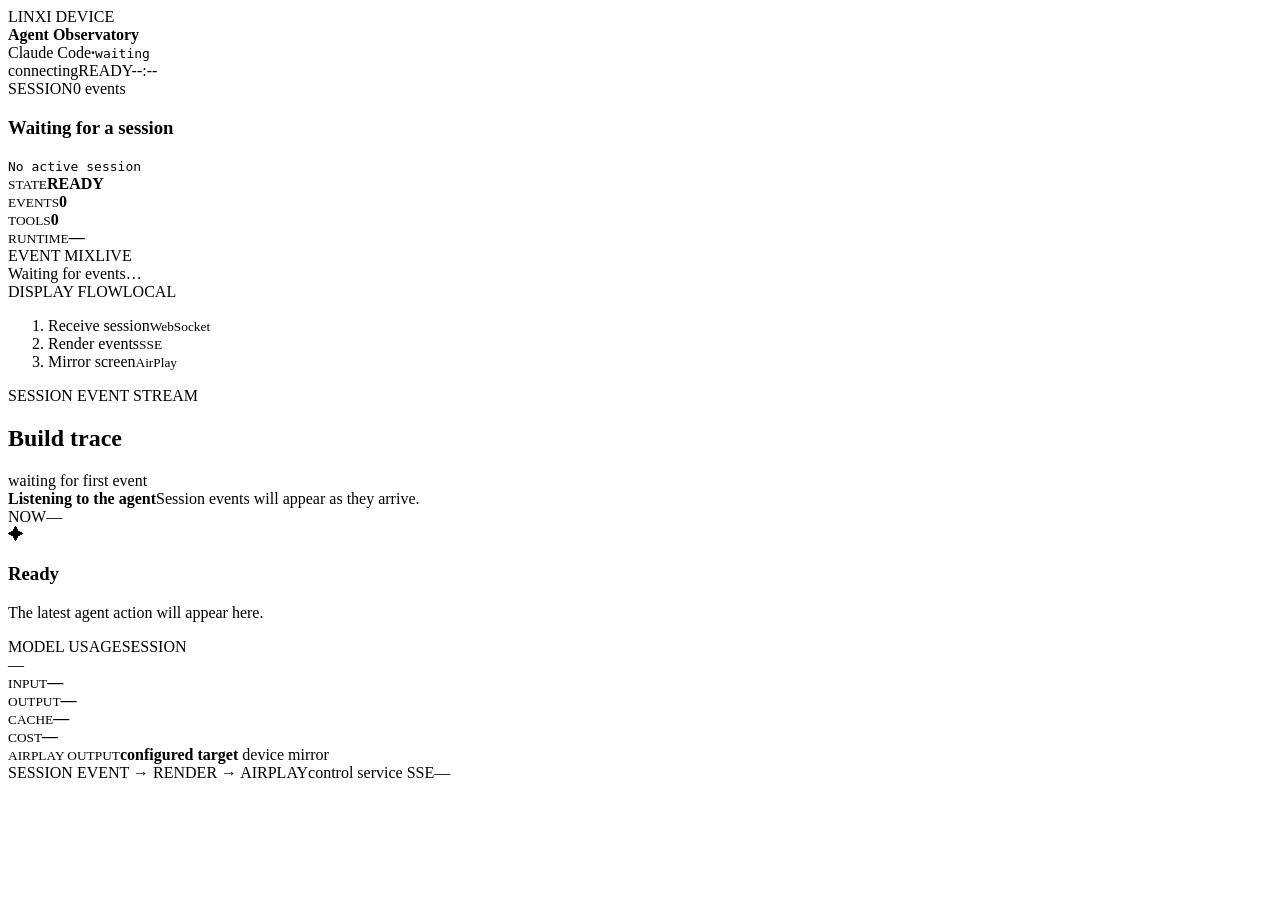
==== internal/devicedisplay/web/index.html @ 1a7ffe8d "feat: add device session display and AirPlay bridge" ====
<!doctype html>
<html lang="zh-CN">
<head>
  <meta charset="utf-8">
  <meta name="viewport" content="width=device-width, initial-scale=1">
  <meta name="theme-color" content="#081016">
  <title>Linxi · Session Display</title>
  <link rel="stylesheet" href="/styles.css">
  <script defer src="/app.js"></script>
</head>
<body>
  <div class="glow glow-a"></div><div class="glow glow-b"></div>
  <div class="shell">
    <header class="topbar">
      <div class="brand"><span class="brand-mark"><i></i><i></i><i></i></span><div><div class="eyebrow">LINXI DEVICE</div><strong>Agent Observatory</strong></div></div>
      <div class="session-head"><span id="runtime">Claude Code</span><b>·</b><code id="session-id">waiting</code></div>
      <div class="top-right"><span id="connection">connecting</span><span id="status-pill" class="pill"><i></i><span id="status">READY</span></span><time id="clock">--:--</time></div>
    </header>
    <main class="layout">
      <aside class="rail left">
        <section class="card session-card"><div class="label"><span>SESSION</span><span id="progress">0 events</span></div><h1 id="session-title">Waiting for a session</h1><code id="session-long">No active session</code><div class="stat-grid"><div><small>STATE</small><b id="state-value">READY</b></div><div><small>EVENTS</small><b id="event-count">0</b></div><div><small>TOOLS</small><b id="tool-count">0</b></div><div><small>RUNTIME</small><b id="runtime-small">—</b></div></div></section>
        <section class="card"><div class="label"><span>EVENT MIX</span><span>LIVE</span></div><div id="event-mix" class="mix"><span class="muted">Waiting for events…</span></div></section>
        <section class="card outline"><div class="label"><span>DISPLAY FLOW</span><span>LOCAL</span></div><ol><li class="active"><i></i><span>Receive session</span><small>WebSocket</small></li><li><i></i><span>Render events</span><small>SSE</small></li><li><i></i><span>Mirror screen</span><small>AirPlay</small></li></ol></section>
      </aside>
      <section class="stage"><div class="stage-title"><div><div class="eyebrow">SESSION EVENT STREAM</div><h2>Build trace</h2></div><div class="signal"><i></i><i></i><i></i><span id="stream-state">waiting for first event</span></div></div><div id="timeline" class="timeline"><div id="empty" class="empty"><div class="orbit"></div><strong>Listening to the agent</strong><span>Session events will appear as they arrive.</span></div></div></section>
      <aside class="rail right">
        <section class="card now-card"><div class="label"><span>NOW</span><span id="now-number">—</span></div><div id="now-icon" class="now-icon">✦</div><h3 id="now-title">Ready</h3><p id="now-detail">The latest agent action will appear here.</p><div class="meter"><i id="meter-fill"></i></div></section>
        <section class="card"><div class="label"><span>MODEL USAGE</span><span>SESSION</span></div><div id="model" class="model">—</div><div class="usage"><div><small>INPUT</small><b id="input">—</b></div><div><small>OUTPUT</small><b id="output">—</b></div><div><small>CACHE</small><b id="cache">—</b></div><div><small>COST</small><b id="cost">—</b></div></div></section>
        <section class="airplay"><div class="airplay-icon"><i></i><i></i><i></i></div><div><small>AIRPLAY OUTPUT</small><strong id="airplay-target">configured target</strong><span><i></i> device mirror</span></div></section>
      </aside>
    </main>
    <footer><span>SESSION EVENT → RENDER → AIRPLAY</span><span id="source">control service SSE</span><span id="time-range">—</span></footer>
  </div>
</body>
</html>
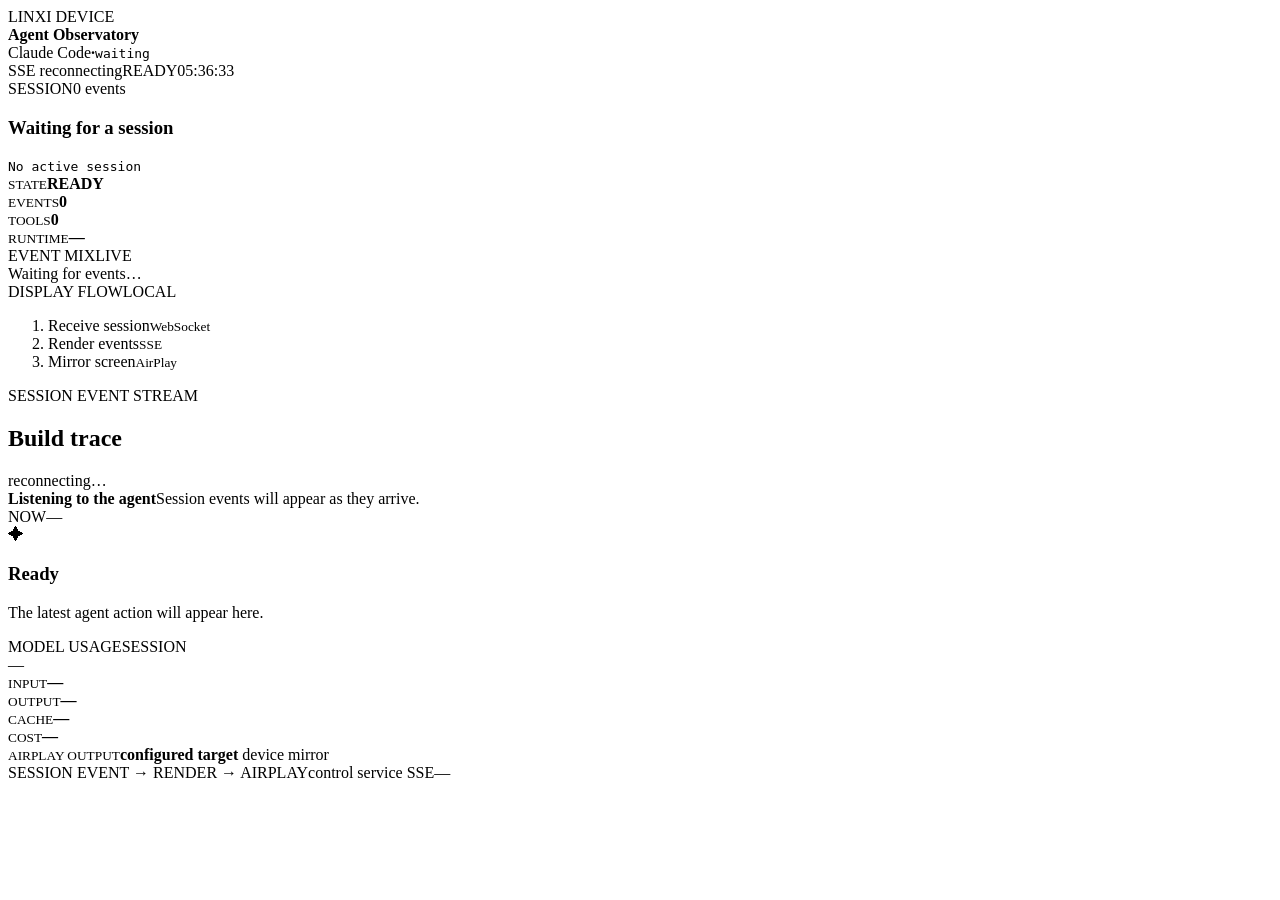
==== commit 08ed98fa: "feat: add Linxi device MCP AirPlay flow Split AgentAPI control from the simulated device runtime, re" ====
--- a/internal/devicedisplay/web/index.html
+++ b/internal/devicedisplay/web/index.html
@@ -5,8 +5,8 @@
   <meta name="viewport" content="width=device-width, initial-scale=1">
   <meta name="theme-color" content="#081016">
   <title>Linxi · Session Display</title>
-  <link rel="stylesheet" href="/styles.css">
-  <script defer src="/app.js"></script>
+  <link rel="stylesheet" href="./styles.css">
+  <script defer src="./app.js"></script>
 </head>
 <body>
   <div class="glow glow-a"></div><div class="glow glow-b"></div>
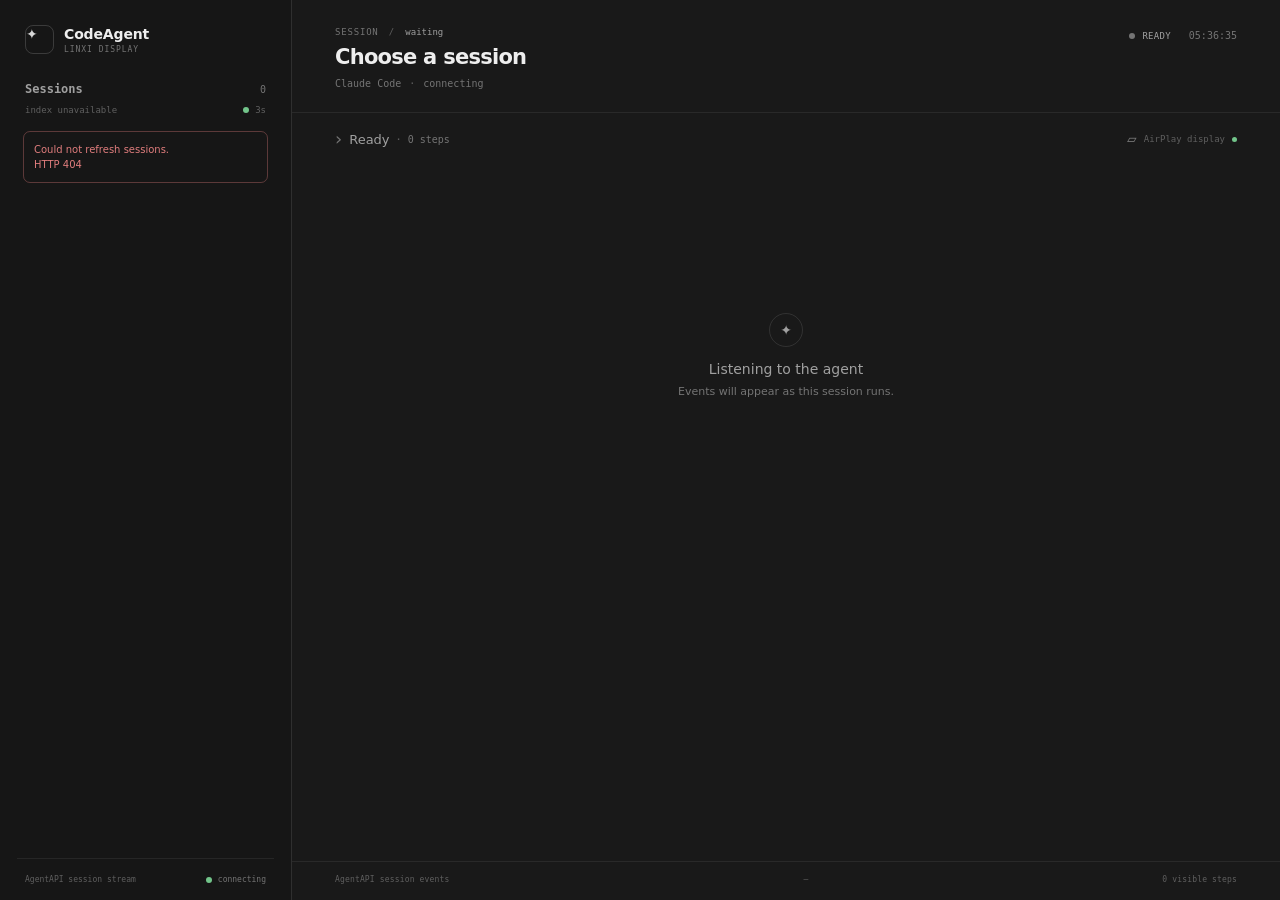
==== commit 6f7a53a9: "feat: render sessions in CodeAgent portal style" ====
--- a/internal/devicedisplay/web/index.html
+++ b/internal/devicedisplay/web/index.html
@@ -3,33 +3,89 @@
 <head>
   <meta charset="utf-8">
   <meta name="viewport" content="width=device-width, initial-scale=1">
-  <meta name="theme-color" content="#081016">
-  <title>Linxi · Session Display</title>
-  <link rel="stylesheet" href="./styles.css">
-  <script defer src="./app.js"></script>
+  <meta name="theme-color" content="#191919">
+  <title>CodeAgent · Linxi display</title>
+  <link rel="stylesheet" href="./styles.css?v=portal-2">
+  <script defer src="./app.js?v=portal-2"></script>
 </head>
 <body>
-  <div class="glow glow-a"></div><div class="glow glow-b"></div>
-  <div class="shell">
-    <header class="topbar">
-      <div class="brand"><span class="brand-mark"><i></i><i></i><i></i></span><div><div class="eyebrow">LINXI DEVICE</div><strong>Agent Observatory</strong></div></div>
-      <div class="session-head"><span id="runtime">Claude Code</span><b>·</b><code id="session-id">waiting</code></div>
-      <div class="top-right"><span id="connection">connecting</span><span id="status-pill" class="pill"><i></i><span id="status">READY</span></span><time id="clock">--:--</time></div>
-    </header>
-    <main class="layout">
-      <aside class="rail left">
-        <section class="card session-card"><div class="label"><span>SESSION</span><span id="progress">0 events</span></div><h1 id="session-title">Waiting for a session</h1><code id="session-long">No active session</code><div class="stat-grid"><div><small>STATE</small><b id="state-value">READY</b></div><div><small>EVENTS</small><b id="event-count">0</b></div><div><small>TOOLS</small><b id="tool-count">0</b></div><div><small>RUNTIME</small><b id="runtime-small">—</b></div></div></section>
-        <section class="card"><div class="label"><span>EVENT MIX</span><span>LIVE</span></div><div id="event-mix" class="mix"><span class="muted">Waiting for events…</span></div></section>
-        <section class="card outline"><div class="label"><span>DISPLAY FLOW</span><span>LOCAL</span></div><ol><li class="active"><i></i><span>Receive session</span><small>WebSocket</small></li><li><i></i><span>Render events</span><small>SSE</small></li><li><i></i><span>Mirror screen</span><small>AirPlay</small></li></ol></section>
-      </aside>
-      <section class="stage"><div class="stage-title"><div><div class="eyebrow">SESSION EVENT STREAM</div><h2>Build trace</h2></div><div class="signal"><i></i><i></i><i></i><span id="stream-state">waiting for first event</span></div></div><div id="timeline" class="timeline"><div id="empty" class="empty"><div class="orbit"></div><strong>Listening to the agent</strong><span>Session events will appear as they arrive.</span></div></div></section>
-      <aside class="rail right">
-        <section class="card now-card"><div class="label"><span>NOW</span><span id="now-number">—</span></div><div id="now-icon" class="now-icon">✦</div><h3 id="now-title">Ready</h3><p id="now-detail">The latest agent action will appear here.</p><div class="meter"><i id="meter-fill"></i></div></section>
-        <section class="card"><div class="label"><span>MODEL USAGE</span><span>SESSION</span></div><div id="model" class="model">—</div><div class="usage"><div><small>INPUT</small><b id="input">—</b></div><div><small>OUTPUT</small><b id="output">—</b></div><div><small>CACHE</small><b id="cache">—</b></div><div><small>COST</small><b id="cost">—</b></div></div></section>
-        <section class="airplay"><div class="airplay-icon"><i></i><i></i><i></i></div><div><small>AIRPLAY OUTPUT</small><strong id="airplay-target">configured target</strong><span><i></i> device mirror</span></div></section>
-      </aside>
+  <div class="app-shell">
+    <aside class="session-sidebar" aria-label="Session list">
+      <div class="sidebar-brand">
+        <span class="brand-mark" aria-hidden="true">✦</span>
+        <div>
+          <strong>CodeAgent</strong>
+          <span>LINXI DISPLAY</span>
+        </div>
+      </div>
+
+      <div class="sidebar-section-heading">
+        <span>Sessions</span>
+        <span id="session-list-count">0</span>
+      </div>
+      <div class="sidebar-sync">
+        <span id="session-sync">syncing</span>
+        <span class="polling"><i></i> 3s</span>
+      </div>
+      <nav id="session-list" class="session-list">
+        <div class="list-empty">
+          <span class="list-empty-mark">◌</span>
+          <strong>No sessions yet</strong>
+          <span>New tasks will appear here.</span>
+        </div>
+      </nav>
+
+      <div class="sidebar-footer">
+        <span>AgentAPI session stream</span>
+        <span class="sidebar-live"><i></i><span id="sidebar-connection">connecting</span></span>
+      </div>
+    </aside>
+
+    <main class="run-panel">
+      <header class="run-header">
+        <div class="run-heading">
+          <div class="run-kicker">SESSION <span>/</span> <code id="session-id">waiting</code></div>
+          <h1 id="stage-title">Choose a session</h1>
+          <div class="run-subline">
+            <span id="runtime">Claude Code</span>
+            <span class="subline-dot">·</span>
+            <span id="connection">connecting</span>
+          </div>
+        </div>
+        <div class="run-header-meta">
+          <span id="status-pill" class="status-pill"><i></i><span id="status">READY</span></span>
+          <time id="clock">--:--:--</time>
+        </div>
+      </header>
+
+      <div class="run-meta-row">
+        <div class="run-summary">
+          <span class="summary-chevron">›</span>
+          <span id="run-summary-label">Ready</span>
+          <span class="summary-separator">·</span>
+          <span id="run-summary-count">0 steps</span>
+        </div>
+        <div class="display-status">
+          <span class="display-status-icon" aria-hidden="true">▱</span>
+          <span>AirPlay display</span>
+          <span class="display-status-dot"></span>
+        </div>
+      </div>
+
+      <section id="timeline" class="timeline" aria-live="polite">
+        <div id="empty" class="empty-state">
+          <div class="empty-icon">✦</div>
+          <strong>Choose a session to follow</strong>
+          <span>The selected AgentAPI run will appear here.</span>
+        </div>
+      </section>
+
+      <footer class="run-footer">
+        <span id="source">AgentAPI session events</span>
+        <span id="time-range">—</span>
+        <span><span id="event-count">0</span> visible steps</span>
+      </footer>
     </main>
-    <footer><span>SESSION EVENT → RENDER → AIRPLAY</span><span id="source">control service SSE</span><span id="time-range">—</span></footer>
   </div>
 </body>
 </html>
--- a/internal/devicedisplay/web/styles.css
+++ b/internal/devicedisplay/web/styles.css
@@ -0,0 +1,317 @@
+:root {
+  --background: #191919;
+  --sidebar: #161616;
+  --surface: #202020;
+  --surface-hover: #272727;
+  --surface-soft: rgba(255, 255, 255, .045);
+  --border: rgba(255, 255, 255, .105);
+  --border-soft: rgba(255, 255, 255, .07);
+  --foreground: #eeeeee;
+  --muted: #a0a0a0;
+  --muted-dim: #747474;
+  --faint: #5f5f5f;
+  --green: #72c48a;
+  --red: #e07d7d;
+  --mono: ui-monospace, SFMono-Regular, "SF Mono", Menlo, Consolas, monospace;
+  --sans: Inter, "Noto Sans CJK SC", "PingFang SC", system-ui, sans-serif;
+}
+
+* { box-sizing: border-box; }
+
+html, body {
+  width: 100%;
+  height: 100%;
+  margin: 0;
+  overflow: hidden;
+  background: var(--background);
+  color: var(--foreground);
+  font-family: var(--sans);
+}
+
+body { font-size: 14px; }
+button { color: inherit; font: inherit; }
+code, time { font-family: var(--mono); }
+
+.app-shell {
+  display: grid;
+  grid-template-columns: 292px minmax(0, 1fr);
+  width: 100%;
+  height: 100%;
+}
+
+.session-sidebar {
+  display: flex;
+  flex-direction: column;
+  min-width: 0;
+  padding: 25px 17px 16px;
+  overflow: hidden;
+  border-right: 1px solid var(--border);
+  background: var(--sidebar);
+}
+
+.sidebar-brand {
+  display: flex;
+  align-items: center;
+  gap: 10px;
+  padding: 0 8px 28px;
+}
+
+.brand-mark {
+  display: grid;
+  width: 29px;
+  height: 29px;
+  place-items: center;
+  border: 1px solid rgba(255, 255, 255, .16);
+  border-radius: 8px;
+  color: #d8d8d8;
+  font-size: 14px;
+}
+
+.sidebar-brand strong,
+.sidebar-brand span { display: block; }
+.sidebar-brand strong { font-size: 14px; font-weight: 600; letter-spacing: -.01em; }
+.sidebar-brand div span { margin-top: 3px; color: var(--muted-dim); font-family: var(--mono); font-size: 8px; letter-spacing: .12em; }
+
+.sidebar-section-heading,
+.sidebar-sync,
+.sidebar-footer,
+.run-kicker,
+.run-subline,
+.run-footer,
+.session-item-meta,
+.session-item-status,
+.display-status,
+.status-pill {
+  font-family: var(--mono);
+  font-size: 10px;
+}
+
+.sidebar-section-heading {
+  display: flex;
+  align-items: center;
+  justify-content: space-between;
+  padding: 0 8px;
+  color: var(--muted);
+  font-size: 12px;
+  font-weight: 600;
+}
+
+.sidebar-section-heading span:last-child { color: var(--muted-dim); font-size: 10px; font-weight: 400; }
+
+.sidebar-sync {
+  display: flex;
+  align-items: center;
+  justify-content: space-between;
+  padding: 9px 8px 12px;
+  color: var(--faint);
+  font-size: 9px;
+}
+
+.polling, .sidebar-live { display: inline-flex; align-items: center; gap: 6px; }
+.polling i, .sidebar-live i, .status-pill i { display: inline-block; width: 6px; height: 6px; border-radius: 50%; background: var(--muted-dim); }
+.polling i, .sidebar-live i { background: var(--green); }
+
+.session-list {
+  min-height: 0;
+  flex: 1;
+  padding: 0 1px;
+  overflow: auto;
+  scrollbar-color: var(--border) transparent;
+  scrollbar-width: thin;
+}
+
+.session-list::-webkit-scrollbar, .timeline::-webkit-scrollbar { width: 5px; }
+.session-list::-webkit-scrollbar-thumb, .timeline::-webkit-scrollbar-thumb { border-radius: 999px; background: var(--border); }
+
+.session-item {
+  display: block;
+  width: 100%;
+  margin: 0 0 3px;
+  padding: 12px 11px 11px;
+  border: 1px solid transparent;
+  border-radius: 8px;
+  background: transparent;
+  cursor: pointer;
+  text-align: left;
+  transition: background .16s ease, border-color .16s ease;
+}
+
+.session-item:hover { background: rgba(255, 255, 255, .045); }
+.session-item.selected { border-color: var(--border); background: var(--surface); }
+.session-item-head, .session-item-meta { display: flex; align-items: center; justify-content: space-between; gap: 8px; }
+.session-item-head { margin-bottom: 7px; }
+.session-item-title { min-width: 0; overflow: hidden; color: #e4e4e4; font-size: 12px; font-weight: 500; text-overflow: ellipsis; white-space: nowrap; }
+.session-item-status { display: flex; flex: none; align-items: center; gap: 5px; color: var(--muted-dim); font-size: 8px; letter-spacing: .04em; }
+.session-item-status i { width: 5px; height: 5px; border-radius: 50%; background: var(--muted-dim); }
+.session-item-status.running { color: var(--green); }
+.session-item-status.running i { background: var(--green); }
+.session-item-status.error { color: var(--red); }
+.session-item-status.error i { background: var(--red); }
+.session-item-summary { display: block; overflow: hidden; color: var(--muted-dim); font-size: 10px; text-overflow: ellipsis; white-space: nowrap; }
+.session-item-meta { margin-top: 10px; color: var(--faint); font-size: 8px; }
+.session-item-meta code { max-width: 155px; overflow: hidden; text-overflow: ellipsis; white-space: nowrap; }
+.list-empty { display: flex; align-items: center; justify-content: center; flex-direction: column; gap: 6px; min-height: 180px; color: var(--muted-dim); font-size: 10px; text-align: center; }
+.list-empty strong { color: var(--muted); font-size: 12px; font-weight: 500; }
+.list-empty-mark { margin-bottom: 5px; color: var(--muted); font-size: 22px; }
+.list-error { margin: 4px 5px; padding: 10px; border: 1px solid rgba(224, 125, 125, .35); border-radius: 7px; color: var(--red); font-size: 10px; line-height: 1.5; }
+
+.sidebar-footer {
+  display: flex;
+  align-items: center;
+  justify-content: space-between;
+  gap: 8px;
+  padding: 16px 8px 0;
+  border-top: 1px solid var(--border-soft);
+  color: var(--faint);
+  font-size: 8px;
+}
+
+.sidebar-live { color: var(--muted-dim); font-size: 8px; }
+
+.run-panel {
+  display: flex;
+  min-width: 0;
+  min-height: 0;
+  flex-direction: column;
+  background: var(--background);
+}
+
+.run-header {
+  display: flex;
+  align-items: flex-start;
+  justify-content: space-between;
+  min-height: 106px;
+  padding: 27px 43px 23px;
+  border-bottom: 1px solid var(--border-soft);
+}
+
+.run-kicker { margin-bottom: 8px; color: var(--muted-dim); font-size: 9px; letter-spacing: .09em; }
+.run-kicker span { margin: 0 4px; color: var(--faint); }
+.run-kicker code { color: var(--muted); font-size: 9px; letter-spacing: 0; }
+.run-heading h1 { max-width: min(76vw, 900px); margin: 0; overflow: hidden; font-size: 21px; font-weight: 550; letter-spacing: -.035em; text-overflow: ellipsis; white-space: nowrap; }
+.run-subline { display: flex; align-items: center; gap: 8px; margin-top: 9px; color: var(--muted-dim); font-size: 10px; }
+.subline-dot { color: var(--faint); }
+.run-header-meta { display: flex; align-items: center; gap: 18px; padding-top: 3px; color: var(--muted-dim); }
+.run-header-meta time { font-size: 10px; }
+.status-pill { display: flex; align-items: center; gap: 7px; color: var(--muted); font-size: 9px; letter-spacing: .03em; }
+.status-pill.live { color: var(--green); }
+.status-pill.live i { background: var(--green); }
+.status-pill.done i { background: #8d8d8d; }
+
+.run-meta-row {
+  display: flex;
+  align-items: center;
+  justify-content: space-between;
+  width: min(960px, calc(100% - 86px));
+  margin: 0 auto;
+  padding: 17px 0 9px;
+}
+
+.run-summary { display: flex; align-items: center; gap: 7px; color: var(--muted); font-size: 13px; font-weight: 500; }
+.summary-chevron { display: inline-block; color: var(--muted-dim); font-size: 18px; line-height: 1; transform: rotate(0deg); }
+.summary-separator { color: var(--faint); }
+#run-summary-count { color: var(--muted-dim); font-family: var(--mono); font-size: 10px; font-weight: 400; }
+.display-status { display: flex; align-items: center; gap: 7px; color: var(--faint); font-size: 9px; }
+.display-status-icon { color: var(--muted-dim); font-size: 16px; line-height: 1; }
+.display-status-dot { width: 5px; height: 5px; border-radius: 50%; background: var(--green); }
+
+.timeline {
+  width: min(960px, calc(100% - 86px));
+  min-height: 0;
+  flex: 1;
+  margin: 0 auto;
+  padding: 7px 0 60px;
+  overflow: auto;
+  scrollbar-color: var(--border) transparent;
+  scrollbar-width: thin;
+}
+
+.empty-state { display: flex; align-items: center; justify-content: center; flex-direction: column; gap: 8px; height: 60%; color: var(--muted-dim); font-size: 11px; text-align: center; }
+.empty-state strong { color: var(--muted); font-size: 14px; font-weight: 500; }
+.empty-icon { display: grid; width: 34px; height: 34px; margin-bottom: 6px; place-items: center; border: 1px solid var(--border); border-radius: 50%; color: var(--muted); font-size: 14px; }
+
+.timeline-item { margin: 0 0 18px; animation: item-in .2s ease-out; }
+@keyframes item-in { from { opacity: .35; transform: translateY(3px); } to { opacity: 1; transform: translateY(0); } }
+
+.user-row { display: flex; justify-content: flex-end; }
+.user-message { max-width: 76%; padding: 12px 15px; border-radius: 16px 16px 4px 16px; background: #292929; color: #ededed; font-size: 14px; line-height: 1.65; }
+.message-meta { margin-bottom: 6px; color: var(--muted-dim); font-family: var(--mono); font-size: 9px; }
+
+.agent-message { max-width: 820px; color: rgba(245, 245, 245, .94); font-size: 14px; line-height: 1.75; overflow-wrap: anywhere; }
+.agent-message p { margin: 0 0 12px; }
+.agent-message p:last-child { margin-bottom: 0; }
+.agent-message ul { margin: 0 0 12px; padding-left: 22px; }
+.agent-message li { margin: 3px 0; padding-left: 3px; }
+.user-message p { margin: 0; }
+.user-message ul { margin: 0; padding-left: 20px; }
+.agent-message code, .inline-code { padding: 2px 5px; border-radius: 4px; background: rgba(255, 255, 255, .08); color: #dedede; font-family: var(--mono); font-size: 12px; }
+.agent-message strong { color: #fff; font-weight: 600; }
+
+.work-block { margin: 0 0 7px; }
+.work-header {
+  display: flex;
+  width: 100%;
+  min-width: 0;
+  align-items: center;
+  gap: 8px;
+  padding: 6px 5px;
+  border: 0;
+  border-radius: 6px;
+  background: transparent;
+  cursor: pointer;
+  text-align: left;
+}
+.work-header:hover { background: var(--surface-soft); }
+.work-chevron { width: 14px; flex: none; color: var(--muted-dim); font-size: 17px; line-height: 1; transition: transform .15s ease; }
+.work-block.expanded .work-chevron { transform: rotate(90deg); }
+.work-icon { display: grid; width: 16px; flex: none; place-items: center; color: var(--muted-dim); font-size: 13px; }
+.work-title { min-width: 0; flex: 1; overflow: hidden; color: var(--muted); font-size: 13px; font-weight: 500; line-height: 1.5; text-overflow: ellipsis; white-space: nowrap; }
+.work-header:hover .work-title { color: var(--foreground); }
+.work-progress { flex: none; color: var(--muted-dim); font-family: var(--mono); font-size: 10px; }
+.work-status { display: grid; width: 14px; flex: none; place-items: center; color: var(--green); font-size: 13px; }
+.work-status.running { color: var(--muted-dim); }
+.work-status.error { color: var(--red); }
+.work-detail { display: none; margin: 2px 0 7px 27px; padding: 4px 0 3px 20px; border-left: 1px solid var(--border); }
+.work-block.expanded .work-detail { display: block; }
+.work-item { display: flex; min-width: 0; align-items: flex-start; gap: 8px; padding: 5px 5px; color: var(--muted); font-size: 12px; line-height: 1.5; }
+.work-item-icon { width: 15px; flex: none; color: var(--muted-dim); text-align: center; }
+.work-item-copy { min-width: 0; flex: 1; }
+.work-item-title { color: var(--muted); }
+.work-item-title code { color: #d1d1d1; font-size: 11px; }
+.work-item-output { max-height: 120px; margin-top: 4px; padding: 7px 9px; overflow: auto; border: 1px solid var(--border-soft); border-radius: 6px; background: rgba(0, 0, 0, .16); color: var(--muted-dim); font-family: var(--mono); font-size: 10px; line-height: 1.55; white-space: pre-wrap; }
+.work-item-check { width: 13px; flex: none; color: var(--green); font-size: 12px; text-align: center; }
+.work-item-check.error { color: var(--red); }
+
+.reasoning-block .work-title { color: var(--muted); }
+.reasoning-preview { min-width: 0; max-width: 52%; overflow: hidden; color: var(--muted-dim); font-size: 11px; text-overflow: ellipsis; white-space: nowrap; }
+.reasoning-detail { color: var(--muted); font-size: 12px; line-height: 1.65; white-space: pre-wrap; }
+
+.unknown-item { color: var(--muted-dim); font-size: 12px; }
+.run-footer { display: flex; justify-content: space-between; gap: 12px; padding: 13px 43px 16px; border-top: 1px solid var(--border-soft); color: var(--faint); font-size: 8px; letter-spacing: .02em; }
+
+@media (max-width: 900px) {
+  .app-shell { grid-template-columns: 240px minmax(0, 1fr); }
+  .run-header { padding-inline: 25px; }
+  .run-meta-row, .timeline { width: calc(100% - 50px); }
+  .run-footer { padding-inline: 25px; }
+  .display-status { display: none; }
+}
+
+@media (max-width: 640px) {
+  .app-shell { display: block; overflow: auto; }
+  .session-sidebar { height: 34vh; min-height: 190px; border-right: 0; border-bottom: 1px solid var(--border); }
+  .run-panel { height: 66vh; min-height: 430px; }
+  .sidebar-brand { padding-bottom: 17px; }
+  .run-header { min-height: 92px; padding: 20px 18px; }
+  .run-header-meta { gap: 10px; }
+  .run-header-meta time { display: none; }
+  .run-meta-row, .timeline { width: calc(100% - 36px); }
+  .run-footer { padding-inline: 18px; }
+  .run-footer span:nth-child(2) { display: none; }
+  .user-message { max-width: 90%; }
+}
+
+@media (prefers-reduced-motion: reduce) {
+  .timeline-item { animation: none; }
+  .work-chevron { transition: none; }
+}
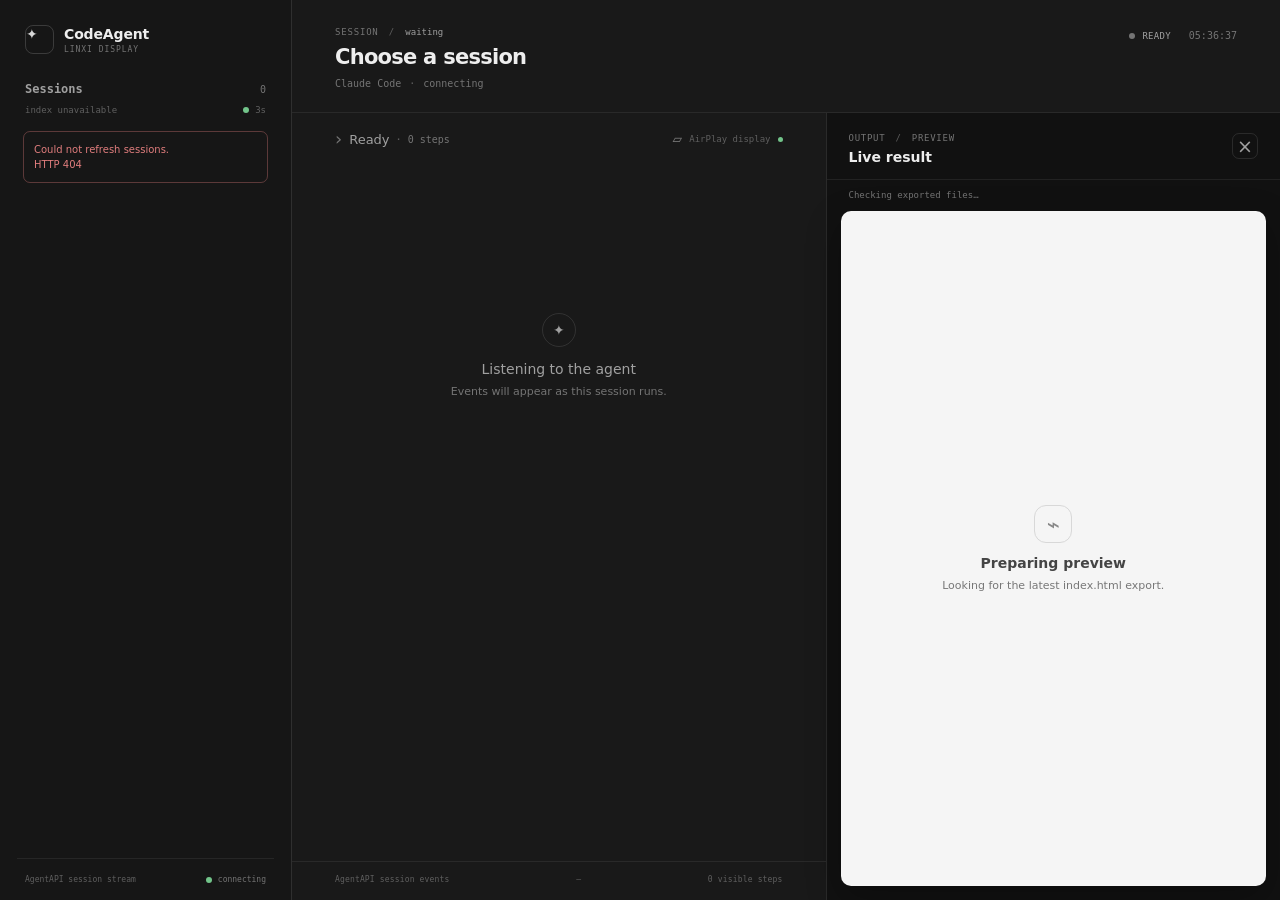
==== commit cb3a8bf9: "feat: auto preview session HTML results" ====
--- a/internal/devicedisplay/web/index.html
+++ b/internal/devicedisplay/web/index.html
@@ -5,8 +5,8 @@
   <meta name="viewport" content="width=device-width, initial-scale=1">
   <meta name="theme-color" content="#191919">
   <title>CodeAgent · Linxi display</title>
-  <link rel="stylesheet" href="./styles.css?v=portal-2">
-  <script defer src="./app.js?v=portal-2"></script>
+  <link rel="stylesheet" href="./styles.css?v=portal-3">
+  <script defer src="./app.js?v=portal-3"></script>
 </head>
 <body>
   <div class="app-shell">
@@ -58,33 +58,56 @@
         </div>
       </header>
 
-      <div class="run-meta-row">
-        <div class="run-summary">
-          <span class="summary-chevron">›</span>
-          <span id="run-summary-label">Ready</span>
-          <span class="summary-separator">·</span>
-          <span id="run-summary-count">0 steps</span>
-        </div>
-        <div class="display-status">
-          <span class="display-status-icon" aria-hidden="true">▱</span>
-          <span>AirPlay display</span>
-          <span class="display-status-dot"></span>
-        </div>
+      <div class="run-content">
+        <section class="timeline-column">
+          <div class="run-meta-row">
+            <div class="run-summary">
+              <span class="summary-chevron">›</span>
+              <span id="run-summary-label">Ready</span>
+              <span class="summary-separator">·</span>
+              <span id="run-summary-count">0 steps</span>
+            </div>
+            <div class="display-status">
+              <span class="display-status-icon" aria-hidden="true">▱</span>
+              <span>AirPlay display</span>
+              <span class="display-status-dot"></span>
+            </div>
+          </div>
+
+          <section id="timeline" class="timeline" aria-live="polite">
+            <div id="empty" class="empty-state">
+              <div class="empty-icon">✦</div>
+              <strong>Choose a session to follow</strong>
+              <span>The selected AgentAPI run will appear here.</span>
+            </div>
+          </section>
+
+          <footer class="run-footer">
+            <span id="source">AgentAPI session events</span>
+            <span id="time-range">—</span>
+            <span><span id="event-count">0</span> visible steps</span>
+          </footer>
+        </section>
+
+        <aside id="preview-pane" class="preview-pane" hidden aria-label="Result preview">
+          <div class="preview-header">
+            <div>
+              <div class="preview-kicker">OUTPUT <span>/</span> PREVIEW</div>
+              <strong id="preview-title">Live result</strong>
+            </div>
+            <button id="preview-close" class="preview-close" type="button" aria-label="Close preview">×</button>
+          </div>
+          <div id="preview-status" class="preview-status">Checking exported files…</div>
+          <div class="preview-frame-wrap">
+            <div id="preview-placeholder" class="preview-placeholder">
+              <div class="preview-placeholder-icon">⌁</div>
+              <strong>Preparing preview</strong>
+              <span>Looking for the latest index.html export.</span>
+            </div>
+            <iframe id="preview-frame" title="Session result preview" sandbox="allow-forms allow-modals allow-popups allow-scripts" loading="lazy" hidden></iframe>
+          </div>
+        </aside>
       </div>
-
-      <section id="timeline" class="timeline" aria-live="polite">
-        <div id="empty" class="empty-state">
-          <div class="empty-icon">✦</div>
-          <strong>Choose a session to follow</strong>
-          <span>The selected AgentAPI run will appear here.</span>
-        </div>
-      </section>
-
-      <footer class="run-footer">
-        <span id="source">AgentAPI session events</span>
-        <span id="time-range">—</span>
-        <span><span id="event-count">0</span> visible steps</span>
-      </footer>
     </main>
   </div>
 </body>
--- a/internal/devicedisplay/web/styles.css
+++ b/internal/devicedisplay/web/styles.css
@@ -175,6 +175,9 @@
   flex-direction: column;
   background: var(--background);
 }
+
+.run-content { display: flex; min-width: 0; min-height: 0; flex: 1; }
+.timeline-column { display: flex; min-width: 0; min-height: 0; flex: 1; flex-direction: column; }
 
 .run-header {
   display: flex;
@@ -289,6 +292,21 @@
 .unknown-item { color: var(--muted-dim); font-size: 12px; }
 .run-footer { display: flex; justify-content: space-between; gap: 12px; padding: 13px 43px 16px; border-top: 1px solid var(--border-soft); color: var(--faint); font-size: 8px; letter-spacing: .02em; }
 
+.preview-pane { display: flex; width: min(46%, 700px); min-width: 340px; min-height: 0; flex-direction: column; border-left: 1px solid var(--border); background: #111; animation: preview-in .22s ease-out; }
+@keyframes preview-in { from { opacity: 0; transform: translateX(12px); } to { opacity: 1; transform: translateX(0); } }
+.preview-header { display: flex; align-items: flex-start; justify-content: space-between; gap: 12px; padding: 20px 22px 14px; border-bottom: 1px solid var(--border-soft); }
+.preview-kicker { color: var(--muted-dim); font-family: var(--mono); font-size: 9px; letter-spacing: .08em; }
+.preview-kicker span { margin: 0 4px; color: var(--faint); }
+.preview-header strong { display: block; margin-top: 6px; color: #ededed; font-size: 14px; font-weight: 550; }
+.preview-close { width: 26px; height: 26px; padding: 0; border: 1px solid var(--border); border-radius: 7px; background: transparent; color: var(--muted); cursor: pointer; font-size: 19px; line-height: 22px; }
+.preview-close:hover { background: var(--surface-hover); color: var(--foreground); }
+.preview-status { min-height: 31px; padding: 10px 22px 8px; color: var(--muted-dim); font-family: var(--mono); font-size: 9px; }
+.preview-frame-wrap { display: flex; min-height: 0; flex: 1; align-items: stretch; justify-content: stretch; margin: 0 14px 14px; overflow: hidden; border: 1px solid var(--border); border-radius: 10px; background: #f5f5f5; box-shadow: 0 12px 35px rgba(0, 0, 0, .28); }
+.preview-frame-wrap iframe { width: 100%; height: 100%; min-height: 260px; border: 0; background: #fff; }
+.preview-placeholder { display: flex; width: 100%; align-items: center; justify-content: center; flex-direction: column; gap: 8px; min-height: 260px; padding: 30px; color: #777; font-size: 11px; text-align: center; }
+.preview-placeholder strong { color: #444; font-size: 14px; font-weight: 550; }
+.preview-placeholder-icon { display: grid; width: 38px; height: 38px; margin-bottom: 4px; place-items: center; border: 1px solid #d8d8d8; border-radius: 12px; color: #888; font-size: 22px; }
+
 @media (max-width: 900px) {
   .app-shell { grid-template-columns: 240px minmax(0, 1fr); }
   .run-header { padding-inline: 25px; }
@@ -301,6 +319,9 @@
   .app-shell { display: block; overflow: auto; }
   .session-sidebar { height: 34vh; min-height: 190px; border-right: 0; border-bottom: 1px solid var(--border); }
   .run-panel { height: 66vh; min-height: 430px; }
+  .run-content { display: block; overflow: auto; }
+  .timeline-column { min-height: 430px; }
+  .preview-pane { width: auto; min-width: 0; height: 58vh; min-height: 360px; border-top: 1px solid var(--border); border-left: 0; }
   .sidebar-brand { padding-bottom: 17px; }
   .run-header { min-height: 92px; padding: 20px 18px; }
   .run-header-meta { gap: 10px; }
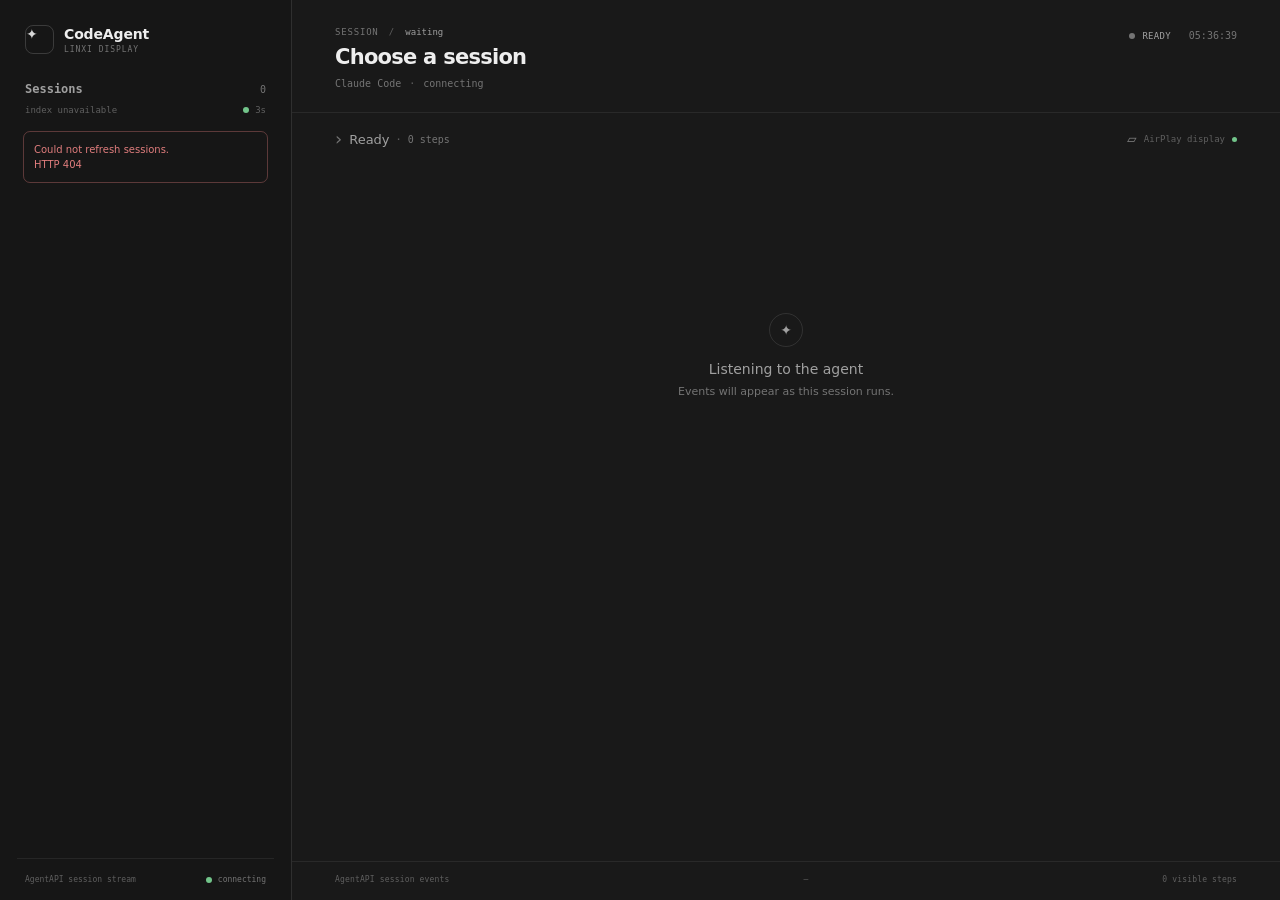
==== commit edc7d095: "fix: bust display asset cache" ====
--- a/internal/devicedisplay/web/index.html
+++ b/internal/devicedisplay/web/index.html
@@ -5,8 +5,8 @@
   <meta name="viewport" content="width=device-width, initial-scale=1">
   <meta name="theme-color" content="#191919">
   <title>CodeAgent · Linxi display</title>
-  <link rel="stylesheet" href="./styles.css?v=portal-3">
-  <script defer src="./app.js?v=portal-3"></script>
+  <link rel="stylesheet" href="./styles.css?v=portal-4">
+  <script defer src="./app.js?v=portal-4"></script>
 </head>
 <body>
   <div class="app-shell">
--- a/internal/devicedisplay/web/styles.css
+++ b/internal/devicedisplay/web/styles.css
@@ -306,6 +306,7 @@
 .preview-placeholder { display: flex; width: 100%; align-items: center; justify-content: center; flex-direction: column; gap: 8px; min-height: 260px; padding: 30px; color: #777; font-size: 11px; text-align: center; }
 .preview-placeholder strong { color: #444; font-size: 14px; font-weight: 550; }
 .preview-placeholder-icon { display: grid; width: 38px; height: 38px; margin-bottom: 4px; place-items: center; border: 1px solid #d8d8d8; border-radius: 12px; color: #888; font-size: 22px; }
+.preview-pane[hidden], .preview-placeholder[hidden], .preview-frame[hidden] { display: none; }
 
 @media (max-width: 900px) {
   .app-shell { grid-template-columns: 240px minmax(0, 1fr); }
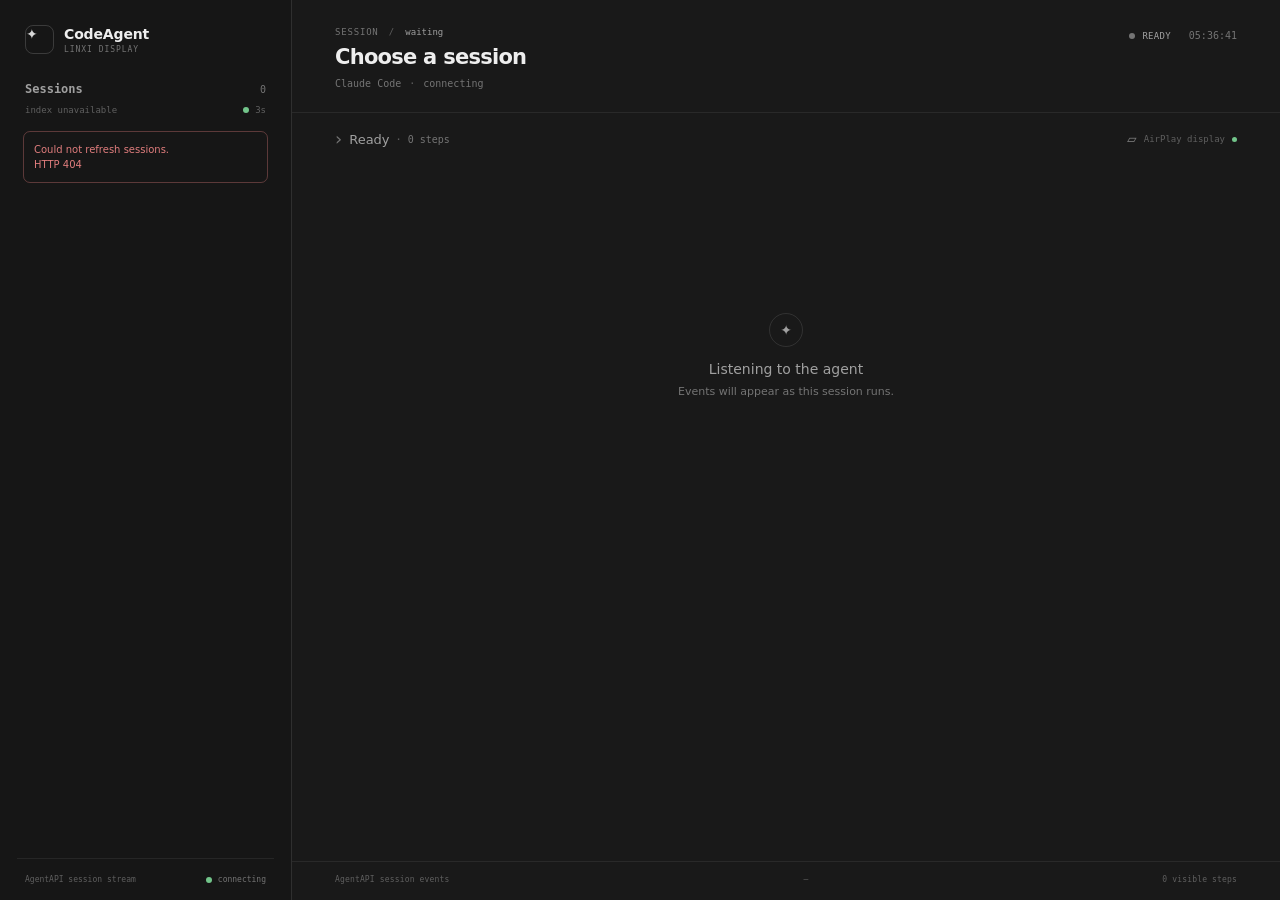
==== commit 2c2c80bf: "fix: restore task views and isolated interactive previews" ====
--- a/internal/devicedisplay/web/index.html
+++ b/internal/devicedisplay/web/index.html
@@ -104,7 +104,7 @@
               <strong>Preparing preview</strong>
               <span>Looking for the latest index.html export.</span>
             </div>
-            <iframe id="preview-frame" title="Session result preview" sandbox="allow-forms allow-modals allow-popups allow-scripts" loading="lazy" hidden></iframe>
+            <iframe id="preview-frame" title="Session result preview" loading="lazy" hidden></iframe>
           </div>
         </aside>
       </div>
--- a/internal/devicedisplay/web/styles.css
+++ b/internal/devicedisplay/web/styles.css
@@ -200,6 +200,8 @@
 .status-pill.live { color: var(--green); }
 .status-pill.live i { background: var(--green); }
 .status-pill.done i { background: #8d8d8d; }
+.status-pill.error { color: #ef7d78; }
+.status-pill.error i { background: #ef7d78; }
 
 .run-meta-row {
   display: flex;
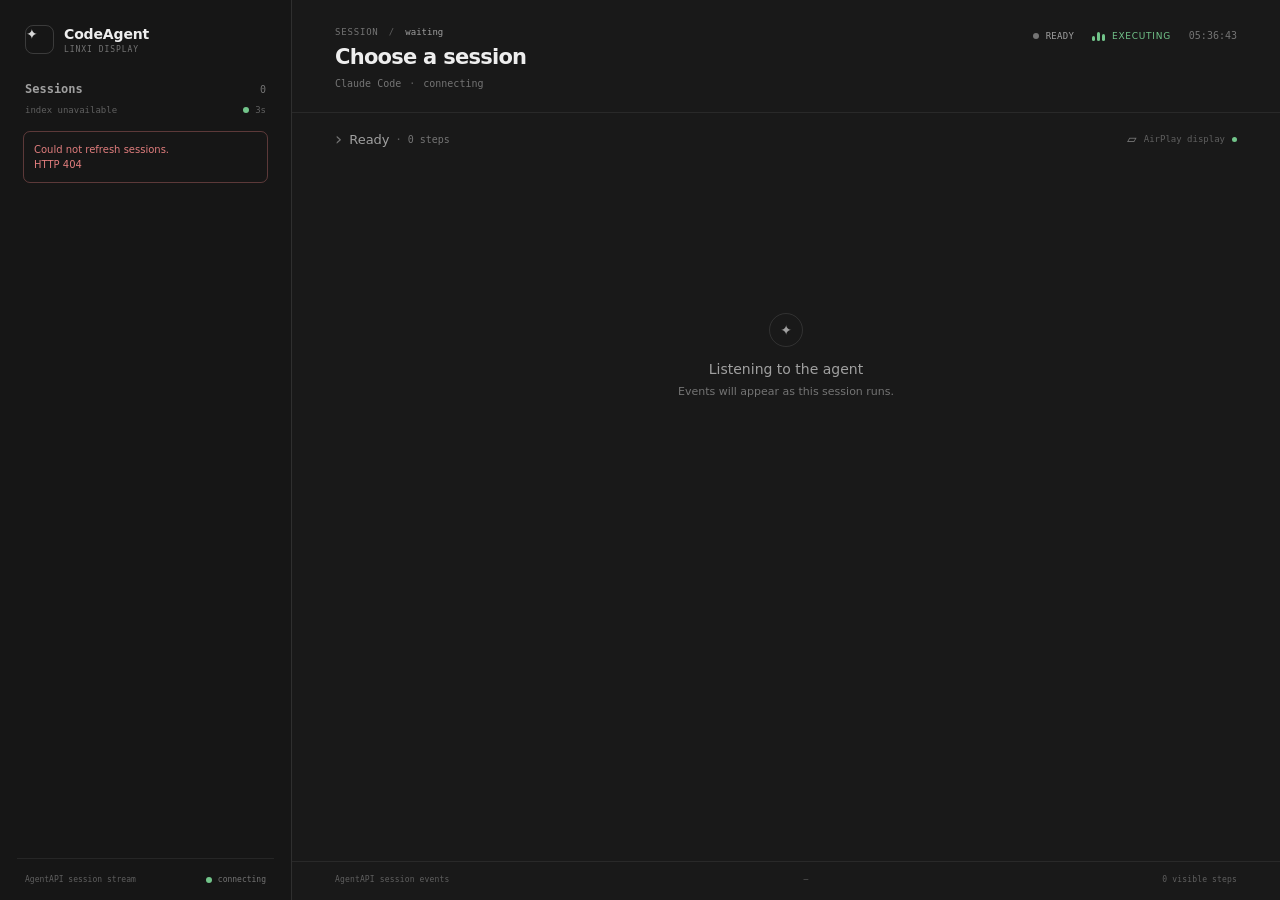
==== commit 8ad3778f: "feat: show running status on session display" ====
--- a/internal/devicedisplay/web/index.html
+++ b/internal/devicedisplay/web/index.html
@@ -5,8 +5,8 @@
   <meta name="viewport" content="width=device-width, initial-scale=1">
   <meta name="theme-color" content="#191919">
   <title>CodeAgent · Linxi display</title>
-  <link rel="stylesheet" href="./styles.css?v=portal-4">
-  <script defer src="./app.js?v=portal-4"></script>
+  <link rel="stylesheet" href="./styles.css?v=portal-7">
+  <script defer src="./app.js?v=portal-7"></script>
 </head>
 <body>
   <div class="app-shell">
@@ -42,6 +42,7 @@
     </aside>
 
     <main class="run-panel">
+      <div id="run-progress" class="run-progress" aria-hidden="true"></div>
       <header class="run-header">
         <div class="run-heading">
           <div class="run-kicker">SESSION <span>/</span> <code id="session-id">waiting</code></div>
@@ -54,6 +55,10 @@
         </div>
         <div class="run-header-meta">
           <span id="status-pill" class="status-pill"><i></i><span id="status">READY</span></span>
+          <span id="run-activity" class="run-activity" role="status" aria-live="polite" hidden>
+            <span class="run-activity-dots" aria-hidden="true"><i></i><i></i><i></i></span>
+            <span id="run-activity-text">EXECUTING</span>
+          </span>
           <time id="clock">--:--:--</time>
         </div>
       </header>
@@ -79,6 +84,10 @@
               <div class="empty-icon">✦</div>
               <strong>Choose a session to follow</strong>
               <span>The selected AgentAPI run will appear here.</span>
+            </div>
+            <div id="run-loader" class="run-loader" role="status" aria-live="polite" hidden>
+              <span class="run-loader-ring" aria-hidden="true"></span>
+              <span id="run-loader-label">Working…</span>
             </div>
           </section>
 
--- a/internal/devicedisplay/web/styles.css
+++ b/internal/devicedisplay/web/styles.css
@@ -170,10 +170,41 @@
 
 .run-panel {
   display: flex;
+  position: relative;
   min-width: 0;
   min-height: 0;
   flex-direction: column;
   background: var(--background);
+}
+
+.run-progress {
+  position: absolute;
+  z-index: 5;
+  top: 0;
+  right: 0;
+  left: 0;
+  height: 2px;
+  overflow: hidden;
+  background: transparent;
+  opacity: 0;
+  pointer-events: none;
+  transition: opacity .2s ease;
+}
+.run-progress::after {
+  display: block;
+  width: 34%;
+  height: 100%;
+  border-radius: 999px;
+  background: linear-gradient(90deg, transparent, #72c48a, #c0f0cd, transparent);
+  box-shadow: 0 0 12px rgba(114, 196, 138, .75);
+  content: "";
+  transform: translateX(-120%);
+}
+.run-panel.running .run-progress { opacity: 1; }
+.run-panel.running .run-progress::after { animation: running-progress 1.6s ease-in-out infinite; }
+@keyframes running-progress {
+  0% { transform: translateX(-120%); }
+  100% { transform: translateX(320%); }
 }
 
 .run-content { display: flex; min-width: 0; min-height: 0; flex: 1; }
@@ -199,9 +230,20 @@
 .status-pill { display: flex; align-items: center; gap: 7px; color: var(--muted); font-size: 9px; letter-spacing: .03em; }
 .status-pill.live { color: var(--green); }
 .status-pill.live i { background: var(--green); }
+.status-pill.live i { animation: status-pulse 1.2s ease-in-out infinite; }
+@keyframes status-pulse {
+  0%, 100% { opacity: .45; box-shadow: 0 0 0 0 rgba(114, 196, 138, 0); }
+  50% { opacity: 1; box-shadow: 0 0 0 4px rgba(114, 196, 138, .12); }
+}
 .status-pill.done i { background: #8d8d8d; }
 .status-pill.error { color: #ef7d78; }
 .status-pill.error i { background: #ef7d78; }
+.run-activity { display: inline-flex; align-items: center; gap: 7px; color: var(--green); font-size: 9px; letter-spacing: .08em; }
+.run-activity-dots { display: inline-flex; align-items: flex-end; gap: 2px; height: 11px; }
+.run-activity-dots i { display: block; width: 3px; height: 5px; border-radius: 2px; background: currentColor; animation: activity-bars .9s ease-in-out infinite; }
+.run-activity-dots i:nth-child(2) { height: 9px; animation-delay: -.3s; }
+.run-activity-dots i:nth-child(3) { height: 7px; animation-delay: -.6s; }
+@keyframes activity-bars { 0%, 100% { opacity: .35; transform: scaleY(.55); } 50% { opacity: 1; transform: scaleY(1); } }
 
 .run-meta-row {
   display: flex;
@@ -237,6 +279,10 @@
 
 .timeline-item { margin: 0 0 18px; animation: item-in .2s ease-out; }
 @keyframes item-in { from { opacity: .35; transform: translateY(3px); } to { opacity: 1; transform: translateY(0); } }
+.run-loader { display: flex; align-items: center; justify-content: flex-start; gap: 9px; padding: 14px 0 30px 52px; color: var(--muted-dim); font-family: var(--mono); font-size: 9px; letter-spacing: .02em; }
+.run-loader-ring { display: inline-block; width: 17px; height: 17px; border: 2px solid rgba(114, 196, 138, .2); border-top-color: var(--green); border-right-color: var(--green); border-radius: 50%; animation: loader-spin .8s linear infinite; }
+@keyframes loader-spin { to { transform: rotate(360deg); } }
+.run-loader[hidden] { display: none; }
 
 .user-row { display: flex; justify-content: flex-end; }
 .user-message { max-width: 76%; padding: 12px 15px; border-radius: 16px 16px 4px 16px; background: #292929; color: #ededed; font-size: 14px; line-height: 1.65; }
@@ -275,6 +321,7 @@
 .work-progress { flex: none; color: var(--muted-dim); font-family: var(--mono); font-size: 10px; }
 .work-status { display: grid; width: 14px; flex: none; place-items: center; color: var(--green); font-size: 13px; }
 .work-status.running { color: var(--muted-dim); }
+.run-panel.running .work-status.running { animation: status-pulse 1.2s ease-in-out infinite; }
 .work-status.error { color: var(--red); }
 .work-detail { display: none; margin: 2px 0 7px 27px; padding: 4px 0 3px 20px; border-left: 1px solid var(--border); }
 .work-block.expanded .work-detail { display: block; }
@@ -333,9 +380,11 @@
   .run-footer { padding-inline: 18px; }
   .run-footer span:nth-child(2) { display: none; }
   .user-message { max-width: 90%; }
+  .run-loader { padding-left: 8px; }
 }
 
 @media (prefers-reduced-motion: reduce) {
   .timeline-item { animation: none; }
   .work-chevron { transition: none; }
-}
+  .run-panel.running .run-progress::after, .status-pill.live i, .run-activity-dots i, .run-panel.running .work-status.running, .run-loader-ring { animation: none; }
+}
